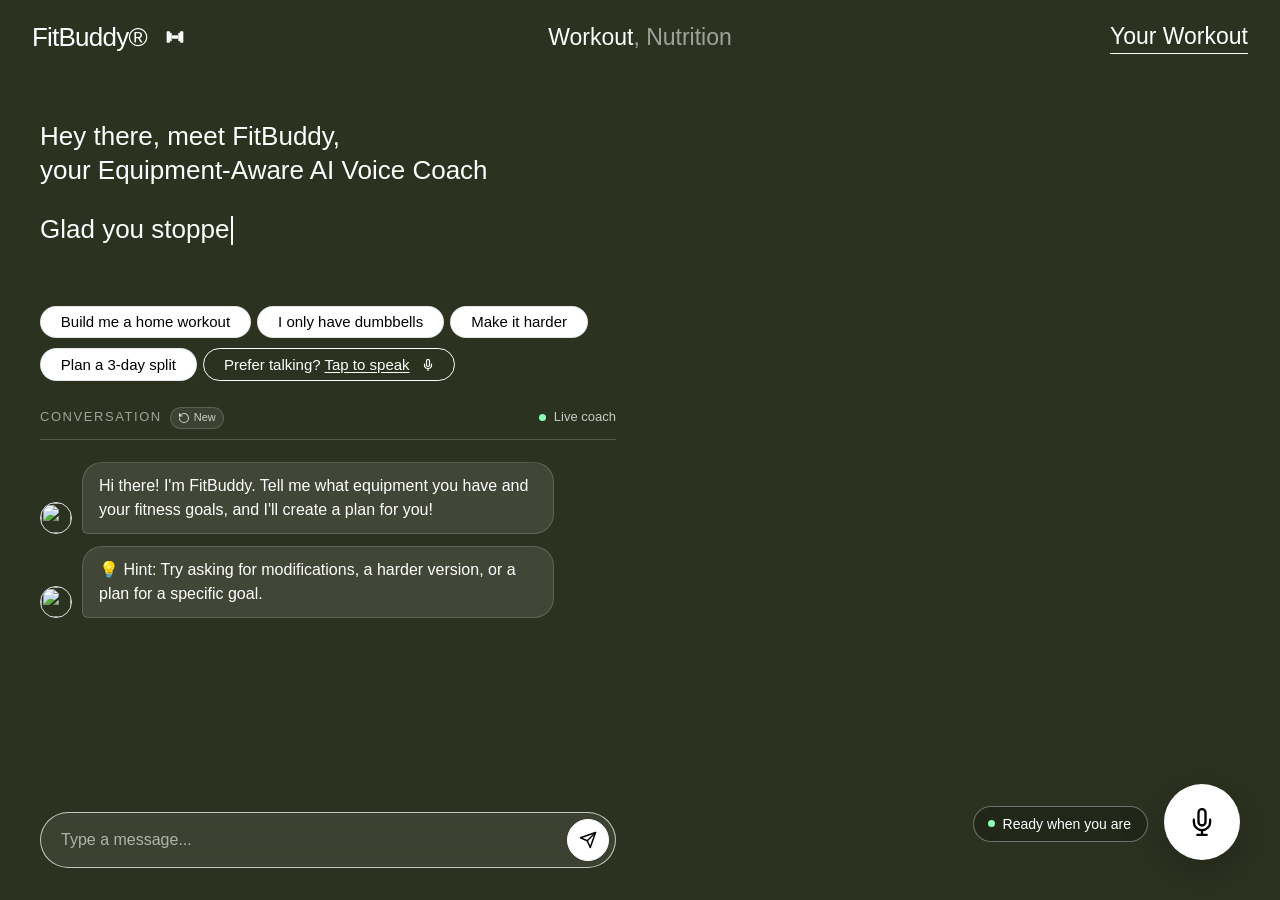
==== frontend/app.html @ 4c09b0e8 "add frontend avatar renderer, backend API schemas, and core services" ====
<!DOCTYPE html>
<html lang="en">

<head>
    <meta charset="UTF-8">
    <meta name="viewport"
        content="width=device-width, initial-scale=1.0, maximum-scale=1.0, user-scalable=no, viewport-fit=cover">
    <title>FitBuddy: AI Voice Fitness Coach</title>
    <meta name="description"
        content="FitBuddy is an equipment-aware AI voice fitness coach. Talk or type to build workout and meal plans tailored to your gear, space and goals.">
    <meta name="theme-color" content="#8e1022">
    <link rel="icon" type="image/png" sizes="32x32" href="icon-32.png">
    <link rel="icon" type="image/png" sizes="192x192" href="icon-192.png">
    <link rel="apple-touch-icon" href="apple-touch-icon.png">
    <link rel="preload" as="image" href="hero-bull.jpg">
    <link rel="stylesheet"
        href="https://db.onlinewebfonts.com/c/5ac3fe7c6abd2f62067f266d89671492?family=HelveticaNowDisplay-Medium">
    <link rel="stylesheet"
        href="https://db.onlinewebfonts.com/c/1aa3377e489837a26d019bba501e779d?family=HelveticaNowDisplayW01-Rg">
    <link rel="stylesheet" href="style.css?v=39">
</head>

<body>
    <script>
        const params = new URLSearchParams(window.location.search);
        if (params.get('mode') === 'nutrition') {
            document.body.classList.add('mealbuddy-page');
            document.title = "MealBuddy: AI Nutrition Coach";
        }
    </script>


    <!-- ============ NAVBAR ============ -->
    <header class="site-nav">
        <a class="brand" href="index.html" id="brand-home" aria-label="FitBuddy home">
            <span class="brand-name"><span class="only-fit">FitBuddy</span><span
                    class="only-meal">MealBuddy</span>&reg;</span>
            <span class="only-fit" aria-hidden="true" style="margin-left:6px; display:inline-flex; align-items:center;">
                <svg xmlns="http://www.w3.org/2000/svg" width="20" height="20" viewBox="0 0 24 24" fill="currentColor"><rect x="2" y="5" width="4" height="14" rx="1" /><rect x="6" y="7" width="2" height="10" /><rect x="18" y="5" width="4" height="14" rx="1" /><rect x="16" y="7" width="2" height="10" /><rect x="8" y="10" width="8" height="4" /></svg>
            </span>
            <span class="only-meal" aria-hidden="true" style="margin-left:6px; display:inline-flex; align-items:center;">
                <svg xmlns="http://www.w3.org/2000/svg" width="20" height="20" viewBox="0 0 24 24" fill="none" stroke="currentColor" stroke-width="2" stroke-linecap="round" stroke-linejoin="round"><path d="M3 2v7c0 1.1.9 2 2 2h4a2 2 0 0 0 2-2V2"/><path d="M7 2v20"/><path d="M21 15V2v0a5 5 0 0 0-5 5v6c0 1.1.9 2 2 2h3Zm0 0v7"/></svg>
            </span>
        </a>

        <nav class="nav-bar" aria-label="Coach mode">
            <a href="#workout" class="active" id="nav-workout">Workout</a><span class="nav-sep">, </span><a
                href="#nutrition" id="nav-nutrition">Nutrition</a>
        </nav>

        <div class="nav-right">
            <button type="button" id="desktop-btn-open-plan" class="nav-cta">
                <span id="floatie-icon-container" class="floatie-icon-container" aria-hidden="true">
                    <svg id="floatie-icon" width="16" height="16" viewBox="0 0 24 24" fill="none" stroke="currentColor"
                        stroke-width="2" stroke-linecap="round" stroke-linejoin="round">
                        <path d="m14.4 14.4-4.8-4.8" />
                        <path
                            d="M18.65 21.35a2.12 2.12 0 0 1-3-.01L2.66 8.35a2.12 2.12 0 0 1-.01-3l.86-.86a2.12 2.12 0 0 1 3 .01l12.99 12.99a2.12 2.12 0 0 1 .01 3z" />
                    </svg>
                </span>
                <span id="floatie-main-text">Your Workout <svg width="12" height="12" viewBox="0 0 24 24" fill="none"
                        stroke="currentColor" stroke-width="2">
                        <polyline points="9 18 15 12 9 6"></polyline>
                    </svg><span id="desktop-plan-notif" class="pulse-notif"
                        style="display: none; width: 8px; height: 8px; background: #e74c3c; border-radius: 50%; margin-left: 2px;"></span></span>
            </button>



            <button type="button" class="nav-burger" id="nav-burger" aria-label="Open menu" aria-expanded="false"
                aria-controls="mobile-menu">
                <span></span><span></span><span></span>
            </button>
        </div>
    </header>

    <!-- Mobile overlay menu (reuses .mobile-only-switch so app.js SPA switching keeps working) -->
    <div class="mobile-only-switch mobile-menu" id="mobile-menu">
        <a href="#workout" class="active" id="mobile-nav-workout">Workout</a>
        <a href="#nutrition" id="mobile-nav-nutrition">Nutrition</a>
        <button type="button" class="mobile-menu-cta" id="mobile-menu-plan">View your plan</button>
        <button type="button" class="mobile-menu-reset" id="mobile-menu-reset">Start over / New chat</button>
    </div>

    <main class="container">
        <!-- Backdrop for sheets / drawer -->
        <div class="sheet-backdrop" id="sheet-backdrop"></div>

        <div class="dashboard-grid">
            <!-- ============ HERO INTRO ============ -->
            <section class="hero-intro" aria-labelledby="hero-title">
                <h1 class="sr-only" id="hero-title">FitBuddy – AI voice fitness and nutrition coach</h1>

                <!-- Initial static intro (visible before conversation) -->
                <div class="hero-initial-intro" id="hero-initial-intro">
                    <p class="intro-blur" aria-hidden="true">
                        <span class="only-fit">Hey there, meet FitBuddy,<br>your Equipment-Aware AI Voice Coach</span>
                        <span class="only-meal">Hey there, meet MealBuddy,<br>your Calorie-Aware AI Nutrition Chef</span>
                    </p>

                    <p class="typewriter" id="typewriter"><span id="typewriter-text"></span><span class="tw-cursor"
                            aria-hidden="true"></span></p>
                </div>

                <!-- Active live dialogue (phone view live transcript & coach response HUD) -->
                <div class="hero-active-dialogue" id="hero-active-dialogue" style="display: none;">
                    <!-- User transcribe row -->
                    <div class="dialogue-card user-card" id="dialogue-user-card" style="display: none;">
                        <div class="dialogue-speaker-tag is-user" id="user-speaker-tag">
                            <span class="speaker-dot"></span>
                            <span class="speaker-name">You</span>
                        </div>
                        <p class="dialogue-text user-text" id="user-dialogue-text"></p>
                    </div>

                    <!-- Coach response row -->
                    <div class="dialogue-card coach-card" id="dialogue-coach-card" style="display: none;">
                        <div class="dialogue-speaker-tag is-coach" id="coach-speaker-tag">
                            <span class="speaker-dot"></span>
                            <span class="speaker-name" id="coach-speaker-name">FitBuddy</span>
                        </div>
                        <p class="dialogue-text coach-text" id="coach-dialogue-text"></p>
                    </div>
                </div>

                <div class="pill-row" id="pill-row">
                    <div class="pill-group only-fit" id="pill-group-fit">
                        <button type="button" class="pill" id="pill-fit-1"
                            data-prompt="Build me a full-body home workout">Build me a home workout</button>
                        <button type="button" class="pill" id="pill-fit-2"
                            data-prompt="I only have dumbbells and a mat. What can I do?">I only have dumbbells</button>
                        <button type="button" class="pill" id="pill-fit-3"
                            data-prompt="Make my current plan harder">Make it harder</button>
                        <button type="button" class="pill" id="pill-fit-4"
                            data-prompt="Plan a 3-day split for building muscle">Plan a 3-day split</button>
                    </div>
                    <div class="pill-group only-meal" id="pill-group-meal">
                        <button type="button" class="pill" id="pill-meal-1"
                            data-prompt="Plan a high-protein day of eating">Plan a high-protein day</button>
                        <button type="button" class="pill" id="pill-meal-2"
                            data-prompt="Give me a quick vegetarian dinner idea">Quick vegetarian dinner</button>
                        <button type="button" class="pill" id="pill-meal-3"
                            data-prompt="Help me adjust my macros for fat loss">Adjust my macros</button>
                        <button type="button" class="pill" id="pill-meal-4"
                            data-prompt="Create a meal prep plan for the week">Meal prep for the week</button>
                    </div>
                    <!-- Dynamic suggestion pills container for phone view -->
                    <div class="dynamic-pills-group" id="dynamic-pills-group" style="display: none;"></div>
                    <button type="button" class="pill pill-outline" id="pill-talk">
                        <span>Prefer talking? <u>Tap to speak</u></span>
                        <svg width="12" height="12" viewBox="0 0 24 24" fill="none" stroke="currentColor"
                            stroke-width="2.4" stroke-linecap="round" stroke-linejoin="round" aria-hidden="true">
                            <path d="M12 1a3 3 0 0 0-3 3v8a3 3 0 0 0 6 0V4a3 3 0 0 0-3-3z"></path>
                            <path d="M19 10v2a7 7 0 0 1-14 0v-2"></path>
                            <line x1="12" y1="19" x2="12" y2="23"></line>
                        </svg>
                    </button>
                </div>
            </section>

            <!-- ============ CHAT ============ -->
            <section class="card chat-card" id="chat-sheet" aria-label="Conversation">
                <button class="sheet-close-btn" id="btn-close-chat" aria-label="Close Chat">
                    <svg width="22" height="22" viewBox="0 0 24 24" fill="none" stroke="currentColor" stroke-width="2"
                        stroke-linecap="round" stroke-linejoin="round">
                        <line x1="18" y1="6" x2="6" y2="18"></line>
                        <line x1="6" y1="6" x2="18" y2="18"></line>
                    </svg>
                </button>
                <div class="chat-head">
                    <div style="display:flex; align-items:center; gap:8px;">
                        <span class="chat-head-label">Conversation</span>
                        <button type="button" id="btn-reset-chat" class="chat-reset-btn" title="Start a fresh conversation" aria-label="Start fresh">
                            <svg width="12" height="12" viewBox="0 0 24 24" fill="none" stroke="currentColor" stroke-width="2.2" stroke-linecap="round" stroke-linejoin="round"><path d="M3 12a9 9 0 1 0 9-9 9.75 9.75 0 0 0-6.74 2.74L3 8"/><path d="M3 3v5h5"/></svg>
                            <span>New</span>
                        </button>
                    </div>
                    <span id="chat-live-indicator" class="live-indicator"><span class="dot"></span> Live coach</span>
                </div>
                <div id="chat-history" class="chat-history"></div>
                <div class="chat-input-wrapper">
                    <input type="text" id="chat-input" placeholder="Type a message..." autocomplete="off">
                    <button id="btn-send" class="send-btn" aria-label="Send message">
                        <svg width="18" height="18" viewBox="0 0 24 24" fill="none" stroke="currentColor"
                            stroke-width="2" stroke-linecap="round" stroke-linejoin="round">
                            <line x1="22" y1="2" x2="11" y2="13"></line>
                            <polygon points="22 2 15 22 11 13 2 9 22 2"></polygon>
                        </svg>
                    </button>
                </div>
            </section>

            <!-- ============ COACH (felt character + voice controls) ============ -->
            <section class="coach-container" aria-label="Voice coach">
                <div class="coach-area" id="coach-area">
                    <!-- 3D avatar engine restored to visual position -->
                    <div id="stage" class="hero-stage avatar-stage" title="Poke me!"></div>

                    <div class="ready-indicator" id="coach-status">Ready when you are</div>

                    <div class="mobile-action-bar" id="mobile-action-bar">
                        <button class="mobile-action-btn" id="btn-open-chat" aria-label="Chat">
                            <svg width="24" height="24" viewBox="0 0 24 24" fill="none" stroke="currentColor"
                                stroke-width="2" stroke-linecap="round" stroke-linejoin="round">
                                <path d="M21 15a2 2 0 0 1-2 2H7l-4 4V5a2 2 0 0 1 2-2h14a2 2 0 0 1 2 2z"></path>
                            </svg>
                        </button>

                        <button id="btn-mic" class="push-to-talk round-mic" aria-label="Microphone">
                            <svg width="24" height="24" viewBox="0 0 24 24" fill="none" stroke="currentColor"
                                stroke-width="2" stroke-linecap="round" stroke-linejoin="round">
                                <path d="M12 1a3 3 0 0 0-3 3v8a3 3 0 0 0 6 0V4a3 3 0 0 0-3-3z"></path>
                                <path d="M19 10v2a7 7 0 0 1-14 0v-2"></path>
                                <line x1="12" y1="19" x2="12" y2="23"></line>
                                <line x1="8" y1="23" x2="16" y2="23"></line>
                            </svg>
                        </button>

                        <button class="mobile-action-btn" id="btn-open-plan" aria-label="Workout Plan"
                            style="position: relative;">
                            <svg width="24" height="24" viewBox="0 0 24 24" fill="none" stroke="currentColor"
                                stroke-width="2" stroke-linecap="round" stroke-linejoin="round">
                                <path d="M6 18h8"></path>
                                <path d="M3 22h18"></path>
                                <path d="M14 22a7 7 0 1 0 0-14h-1"></path>
                                <path d="M9 14h2"></path>
                                <path d="M9 12a2 2 0 0 1-2-2V6h6v4a2 2 0 0 1-2 2Z"></path>
                                <path d="M12 6V3a1 1 0 0 0-1-1 1 1 0 0 0-1 1v3"></path>
                            </svg>
                            <span id="mobile-plan-notif" class="pulse-notif"
                                style="display: none; position: absolute; top: 8px; right: 8px; width: 10px; height: 10px; background: #e74c3c; border-radius: 50%; border: 2px solid var(--bg-card);"></span>
                        </button>
                    </div>
                </div>
            </section>

            <!-- ============ PLAN DRAWER ============ -->
            <section class="card plan-card" id="plan-sheet" aria-label="Your plan">
                <button class="sheet-close-btn" id="btn-close-plan" aria-label="Close Plan">
                    <svg width="22" height="22" viewBox="0 0 24 24" fill="none" stroke="currentColor" stroke-width="2"
                        stroke-linecap="round" stroke-linejoin="round">
                        <line x1="18" y1="6" x2="6" y2="18"></line>
                        <line x1="6" y1="6" x2="18" y2="18"></line>
                    </svg>
                </button>
                <div class="card-header">
                    <h2 id="plan-title">Your Workout</h2>
                    <span class="live-indicator"><span class="dot"></span> <span
                            id="plan-indicator-text">Equipment-Aware</span></span>
                </div>

                <div id="plan-display" class="plan-display-container">
                    <p class="plan-empty">
                        Tell me your goals and what equipment you have, and I'll create a plan for you!
                    </p>
                </div>
            </section>
        </div>
    </main>

    <script type="module" src="avatar.js?v=23"></script>
    <script src="app.js?v=16"></script>
    <script src="ui.js?v=4"></script>
</body>

</html>
---- frontend/style.css ----
/* =========================================================
   FitBuddy — cinematic hero UI
   Typography: Helvetica Now Display (heading) / W01-Rg (body)
   ========================================================= */
:root {
    --font-heading: 'HelveticaNowDisplay-Medium', 'Helvetica Neue', Arial, sans-serif;
    --font-body: 'HelveticaNowDisplayW01-Rg', 'Helvetica Neue', Arial, sans-serif;
    --font-main: var(--font-body);

    /* Mode palette (fitness = military olive) */
    --mode-deep: #2c3220;
    --mode-base: #4f5934;
    --accent-dark-green: #d81f3a;           /* used by app.js inline styles (active tabs) */
    --accent-light-green: #8cffb4;          /* live dots */
    --accent-pale-green: rgba(255, 255, 255, 0.08);

    /* Surfaces & text (everything sits on a saturated backdrop -> white UI) */
    --bg-main: transparent;
    --bg-card: rgba(18, 8, 10, 0.62);
    --text-primary: #ffffff;
    --text-secondary: rgba(255, 255, 255, 0.74);
    --text-tertiary: rgba(255, 255, 255, 0.55);
    --border-color: rgba(255, 255, 255, 0.14);
    --glass-border: rgba(255, 255, 255, 0.2);

    --ease-out: cubic-bezier(0.22, 1, 0.36, 1);
    --nav-h: 84px;
}

body.mealbuddy-page {
    --mode-deep: #7a2e05;
    --mode-base: #d9661a;
    --accent-dark-green: #e8701e;
    --bg-card: rgba(26, 12, 4, 0.62);
}

*,
*::before,
*::after {
    box-sizing: border-box;
    margin: 0;
    padding: 0;
}

html,
body {
    height: 100%;
    overflow: hidden;
}

body {
    font-family: var(--font-body);
    background-color: var(--mode-deep);
    color: var(--text-primary);
    line-height: 1.45;
    -webkit-font-smoothing: antialiased;
    -moz-osx-font-smoothing: grayscale;
    transition: background-color 0.6s ease;
}

button,
input {
    font: inherit;
    color: inherit;
}

button {
    cursor: pointer;
}

h1, h2, h3, h4 {
    font-family: var(--font-heading);
    font-weight: 500;
    letter-spacing: -0.02em;
}
h2 { font-size: 24px; }
h3 { font-size: 1.15rem; margin-bottom: 0.4rem; }
h4 { font-size: 0.9rem; color: var(--text-secondary); margin-bottom: 0.5rem; }

.sr-only {
    position: absolute;
    width: 1px;
    height: 1px;
    overflow: hidden;
    clip: rect(0 0 0 0);
    white-space: nowrap;
}

.hidden { display: none !important; }

/* Mode-specific content swaps */
body.mealbuddy-page .only-fit,
body:not(.mealbuddy-page) .only-meal {
    display: none !important;
}

/* =========================================================
   NAVBAR
   ========================================================= */
.site-nav {
    position: fixed;
    top: 0;
    left: 0;
    right: 0;
    z-index: 102;
    display: flex;
    align-items: center;
    justify-content: space-between;
    padding: 20px 32px;
}

.brand {
    display: flex;
    align-items: center;
    gap: 12px;
    color: #fff;
    text-decoration: none;
}

.brand-name {
    font-family: var(--font-heading);
    font-size: 26px;
    letter-spacing: -0.03em;
    line-height: 1;
}

.brand-star {
    font-size: 30px;
    line-height: 1;
    letter-spacing: -0.02em;
    user-select: none;
    display: inline-block;
    transition: transform 0.8s var(--ease-out);
}

.brand:hover .brand-star {
    transform: rotate(90deg);
}

.nav-bar {
    position: absolute;
    left: 50%;
    transform: translateX(-50%);
    display: flex;
    align-items: baseline;
    font-size: 23px;
    color: #fff;
    white-space: pre;
}

.nav-bar a {
    color: #fff;
    text-decoration: none;
    opacity: 0.55;
    transition: opacity 0.2s ease;
}

.nav-bar a:hover { opacity: 0.85; }

.nav-bar a.active { opacity: 1; }

.nav-sep { opacity: 0.55; }

.nav-right {
    display: flex;
    align-items: center;
    gap: 18px;
}

.nav-cta {
    background: none;
    border: none;
    font-size: 23px;
    color: #fff;
    display: inline-flex;
    align-items: center;
    transition: opacity 0.2s ease;
}

.nav-cta:hover { opacity: 0.6; }

.floatie-icon-container { display: none !important; }

#floatie-main-text {
    position: relative;
    display: inline-flex;
    align-items: center;
    padding-bottom: 1px;
    background: linear-gradient(currentColor, currentColor) 0 100% / 100% 1.5px no-repeat;
}

#floatie-main-text svg { display: none; }

#desktop-plan-notif {
    position: absolute;
    top: 2px;
    right: -14px;
}

.theme-toggle-btn {
    width: 40px;
    height: 40px;
    border-radius: 50%;
    border: 1px solid rgba(255, 255, 255, 0.55);
    background: transparent;
    color: #fff;
    display: flex;
    align-items: center;
    justify-content: center;
    transition: background-color 0.2s ease, color 0.2s ease, transform 0.2s ease;
}

.theme-toggle-btn:hover {
    background: #fff;
    color: #000;
}

body.dark-theme .theme-toggle-btn .moon-icon { display: none; }
body:not(.dark-theme) .theme-toggle-btn .sun-icon { display: none; }

/* Hamburger */
.nav-burger {
    display: none;
    flex-direction: column;
    justify-content: center;
    align-items: center;
    gap: 5px;
    background: none;
    border: none;
    padding: 6px;
    z-index: 103;
    cursor: pointer;
}

.nav-burger span {
    display: block;
    width: 24px;
    height: 2px;
    background: #fff;
    transition: transform 0.3s ease, opacity 0.3s ease;
}

.nav-burger.open span:nth-child(1) { transform: translateY(7px) rotate(45deg); }
.nav-burger.open span:nth-child(2) { opacity: 0; }
.nav-burger.open span:nth-child(3) { transform: translateY(-7px) rotate(-45deg); }

/* Mobile overlay menu */
.mobile-menu {
    position: fixed;
    inset: 0;
    z-index: 101;
    display: none;
    flex-direction: column;
    justify-content: center;
    align-items: center;
    text-align: center;
    gap: 24px;
    padding: 0 32px;
    background: rgba(14, 6, 8, 0.95);
    backdrop-filter: blur(24px);
    -webkit-backdrop-filter: blur(24px);
    opacity: 0;
    pointer-events: none;
    transition: opacity 0.3s ease;
}

body.mealbuddy-page .mobile-menu {
    background: rgba(20, 10, 4, 0.95);
}

.mobile-menu.open {
    opacity: 1;
    pointer-events: auto;
}

.mobile-menu a,
.mobile-menu-cta {
    font-size: 30px;
    font-weight: 500;
    color: #fff;
    text-decoration: none;
    background: none;
    border: none;
    opacity: 0.55;
    transition: opacity 0.2s ease, transform 0.2s ease;
}

.mobile-menu a:hover,
.mobile-menu a:focus {
    opacity: 0.9;
}

.mobile-menu a.active {
    opacity: 1;
    font-weight: 600;
}

.mobile-menu-cta {
    margin-top: 14px;
    font-size: 18px;
    opacity: 0.9;
    padding: 12px 28px;
    border-radius: 999px;
    border: 1px solid rgba(255, 255, 255, 0.25);
    background: rgba(255, 255, 255, 0.08);
}

.mobile-menu-cta:hover {
    background: rgba(255, 255, 255, 0.16);
    opacity: 1;
}

.mobile-menu-reset {
    font-size: 15px;
    color: rgba(255, 255, 255, 0.65);
    background: none;
    border: none;
    text-decoration: underline;
    text-underline-offset: 4px;
    cursor: pointer;
    margin-top: 4px;
    padding: 6px 12px;
    transition: color 0.2s ease, opacity 0.2s ease;
}

.mobile-menu-reset:hover {
    color: #fff;
    opacity: 1;
}

/* =========================================================
   HERO BACKDROP (felt character)
   ========================================================= */
.hero-stage {
    position: fixed;
    inset: 0;
    z-index: 0;
    overflow: hidden;
    background: radial-gradient(120% 90% at 75% 40%, var(--mode-base), var(--mode-deep));
    transition: background 0.6s ease;
}

/* FitBuddy: olive clay gym backdrop */
body:not(.mealbuddy-page) .hero-stage {
    background: var(--mode-deep) url('bg-fitbuddy-olive.jpg') center bottom / cover no-repeat;
}

/* MealBuddy: orange clay kitchen backdrop */
body.mealbuddy-page .hero-stage {
    background: var(--mode-deep) url('bg-mealbuddy-kitchen.jpg') center bottom / cover no-repeat;
    transform: scaleX(-1);
}

.hero-parallax {
    position: absolute;
    inset: -2%;
    will-change: transform;
}

.hero-anim {
    position: absolute;
    inset: 0;
    transform-origin: 72% 100%;
    transition: transform 0.6s var(--ease-out), filter 0.6s ease;
}

.hero-char {
    position: absolute;
    inset: 0;
    width: 100%;
    height: 100%;
    object-fit: cover;
    object-position: 70% center;
    user-select: none;
    -webkit-user-drag: none;
    transition: opacity 0.7s ease, filter 0.6s ease;
}

.hero-meal { opacity: 0; }
body.mealbuddy-page .hero-fit { opacity: 0; }
body.mealbuddy-page .hero-meal { opacity: 1; }

.hero-shade {
    position: absolute;
    inset: 0;
    pointer-events: none;
    background:
        linear-gradient(90deg, rgba(0, 0, 0, 0.38) 0%, rgba(0, 0, 0, 0.14) 38%, rgba(0, 0, 0, 0) 60%),
        linear-gradient(0deg, rgba(0, 0, 0, 0.35) 0%, rgba(0, 0, 0, 0) 35%),
        linear-gradient(180deg, rgba(0, 0, 0, 0.25) 0%, rgba(0, 0, 0, 0) 18%);
    transition: background-color 0.6s ease;
}

body.dark-theme .hero-shade { background-color: rgba(0, 0, 0, 0.42); }
body.dark-theme .hero-char { filter: saturate(0.85); }

/* Character reactions — driven by app.js's .coach-area.state-* classes */
.coach-area.state-idle .hero-anim { animation: heroBreath 6s ease-in-out infinite; }
.coach-area.state-listening .hero-anim { transform: scale(1.035); filter: brightness(1.06); }
.coach-area.state-thinking .hero-anim { animation: heroThink 2.4s ease-in-out infinite; }
.coach-area.state-speaking .hero-anim { animation: heroTalk 0.46s ease-in-out infinite alternate; }
.coach-area.state-celebrate .hero-anim { animation: heroJump 0.7s var(--ease-out) 3; }
.coach-area.state-error .hero-anim { animation: heroShake 0.45s ease-in-out 2; }
.hero-anim.poke { animation: heroPoke 0.6s var(--ease-out) !important; }

@keyframes heroBreath {
    0%, 100% { transform: scale(1); }
    50% { transform: scale(1.008) translateY(-2px); }
}
@keyframes heroThink {
    0%, 100% { transform: rotate(0deg) translateY(0); }
    50% { transform: rotate(-0.8deg) translateY(-4px); }
}
@keyframes heroTalk {
    from { transform: translateY(0) scale(1.01); }
    to { transform: translateY(-5px) scale(1.016); }
}
@keyframes heroJump {
    0%, 100% { transform: translateY(0); }
    40% { transform: translateY(-26px) scale(1.01); }
    70% { transform: translateY(0) scaleY(0.99); }
}
@keyframes heroShake {
    0%, 100% { transform: translateX(0); }
    25% { transform: translateX(-8px); }
    75% { transform: translateX(8px); }
}
@keyframes heroPoke {
    0% { transform: scale(1); }
    30% { transform: scale(0.985, 1.015) translateY(-6px); }
    60% { transform: scale(1.01, 0.99); }
    100% { transform: scale(1); }
}

@media (prefers-reduced-motion: reduce) {
    .hero-anim,
    .hero-anim.poke { animation: none !important; }
}



/* =========================================================
   LAYOUT
   ========================================================= */
.container {
    height: 100%;
}

.dashboard-grid {
    position: relative; /* no z-index: sheets must escape to the root stacking context */
    height: 100vh;
    height: 100dvh;
    width: 100%;
    max-width: calc(576px + 80px);
    display: flex;
    flex-direction: column;
    padding: calc(var(--nav-h) + 4vh) 40px 32px;
}

.coach-container,
.coach-area {
    display: contents;
}

/* =========================================================
   HERO INTRO
   ========================================================= */
.hero-intro {
    position: relative;
    z-index: 1;
    min-height: 0;
    max-width: 576px;
}

.intro-blur {
    user-select: none;
    margin-bottom: 24px;
    font-size: clamp(18px, 4vw, 26px);
    line-height: 1.3;
    font-weight: 400;
    color: #fff;
    filter: blur(0px);
    transition: filter 0.8s ease;
    cursor: default;
}

.intro-blur.is-blurred,
.typewriter.is-blurred {
    filter: blur(4px);
}

.intro-blur:hover,
.typewriter:hover {
    filter: blur(0px) !important;
}

.typewriter {
    color: #fff;
    filter: blur(0px);
    transition: filter 0.8s ease;
    margin-bottom: 24px;
    font-size: clamp(18px, 4vw, 26px);
    line-height: 1.35;
    font-weight: 400;
    min-height: 70px;
}

.tw-cursor {
    display: inline-block;
    width: 2px;
    height: 1.1em;
    background: #fff;
    vertical-align: middle;
    margin-left: 2px;
    animation: blink 1s step-end infinite;
}

.typewriter.done .tw-cursor { display: none; }

@keyframes blink {
    0%, 100% { opacity: 1; }
    50% { opacity: 0; }
}

.pill-row {
    display: flex;
    flex-wrap: wrap;
    row-gap: 4px;
    margin-left: -0.2em;
    opacity: 0;
    transform: translateY(8px);
    transition: opacity 0.4s ease, transform 0.4s ease;
}

.pill-row.is-visible {
    opacity: 1;
    transform: translateY(0);
}

.pill-group { display: contents; }

.pill {
    display: inline-flex;
    align-items: center;
    justify-content: center;
    background: #fff;
    color: #000;
    border: 1px solid rgba(0, 0, 0, 0.1);
    border-radius: 999px;
    font-size: 15px;
    padding: 0.3em 1.25rem;
    margin: 0 0.2em 0.4em;
    white-space: nowrap;
    transition: background-color 0.2s ease, color 0.2s ease, border-color 0.2s ease;
}

.pill:hover {
    background: #000;
    color: #fff;
}

.pill:disabled {
    opacity: 0.5;
    cursor: not-allowed;
}

.pill-outline {
    gap: 12px;
    background: transparent;
    color: #fff;
    border-color: #fff;
}

.pill-outline u { text-underline-offset: 2px; }

.pill-outline:hover {
    background: #fff;
    color: #000;
}

/* =========================================================
   LIVE ACTIVE DIALOGUE (HERO HUD)
   ========================================================= */
.hero-active-dialogue {
    margin-bottom: 12px;
    animation: fadeInDialogue 0.3s cubic-bezier(0.16, 1, 0.3, 1);
}

@keyframes fadeInDialogue {
    from { opacity: 0; transform: translateY(6px); }
    to { opacity: 1; transform: translateY(0); }
}

.dialogue-header {
    display: flex;
    align-items: center;
    margin-bottom: 6px;
}

.dialogue-speaker-tag {
    display: inline-flex;
    align-items: center;
    gap: 6px;
    padding: 3px 10px 3px 8px;
    border-radius: 999px;
    font-size: 11px;
    font-weight: 600;
    letter-spacing: 0.03em;
    text-transform: uppercase;
    background: rgba(255, 255, 255, 0.14);
    backdrop-filter: blur(8px);
    -webkit-backdrop-filter: blur(8px);
    border: 1px solid rgba(255, 255, 255, 0.2);
    color: #fff;
    transition: background-color 0.2s ease, border-color 0.2s ease, color 0.2s ease;
}

.dialogue-speaker-tag.is-user {
    background: rgba(255, 255, 255, 0.16);
    border-color: rgba(255, 255, 255, 0.35);
    color: #ffffff;
}

.dialogue-speaker-tag.is-coach {
    background: rgba(34, 197, 94, 0.22);
    border-color: rgba(74, 222, 128, 0.45);
    color: #86efac;
}

body.mealbuddy-page .dialogue-speaker-tag.is-coach {
    background: rgba(249, 115, 22, 0.25);
    border-color: rgba(251, 146, 60, 0.5);
    color: #fdba74;
}

.dialogue-speaker-tag .speaker-dot {
    width: 6px;
    height: 6px;
    border-radius: 50%;
    background: currentColor;
    box-shadow: 0 0 6px currentColor;
}

.dialogue-speaker-tag.is-speaking .speaker-dot {
    animation: speakerPulse 1.2s infinite ease-in-out;
}

@keyframes speakerPulse {
    0%, 100% { transform: scale(1); opacity: 1; }
    50% { transform: scale(1.6); opacity: 0.5; }
}

.dialogue-card {
    display: flex;
    flex-direction: column;
    gap: 4px;
    margin-bottom: 8px;
    padding: 8px 12px;
    border-radius: 14px;
    background: rgba(0, 0, 0, 0.45);
    backdrop-filter: blur(16px);
    -webkit-backdrop-filter: blur(16px);
    border: 1px solid rgba(255, 255, 255, 0.16);
    box-shadow: 0 4px 20px rgba(0, 0, 0, 0.3);
    max-height: 100px;
    overflow-y: auto;
    scrollbar-width: none;
}

.dialogue-card::-webkit-scrollbar {
    display: none;
}

.dialogue-card.user-card {
    border-color: rgba(255, 255, 255, 0.22);
    background: rgba(0, 0, 0, 0.45);
}

.dialogue-card.coach-card {
    border-color: rgba(74, 222, 128, 0.35);
    background: rgba(12, 28, 16, 0.55);
}

body.mealbuddy-page .dialogue-card.coach-card {
    border-color: rgba(251, 146, 60, 0.35);
    background: rgba(30, 16, 8, 0.55);
}

.dialogue-card .dialogue-speaker-tag {
    align-self: flex-start;
}

.dialogue-content {
    background: rgba(0, 0, 0, 0.4);
    backdrop-filter: blur(16px);
    -webkit-backdrop-filter: blur(16px);
    border: 1px solid rgba(255, 255, 255, 0.16);
    border-radius: 14px;
    padding: 10px 14px;
    max-height: 120px;
    overflow-y: auto;
    scrollbar-width: none;
    box-shadow: 0 4px 20px rgba(0, 0, 0, 0.25);
}

.dialogue-content::-webkit-scrollbar {
    display: none;
}

.dialogue-text {
    font-size: 14.5px;
    line-height: 1.4;
    font-weight: 400;
    color: #ffffff;
    margin: 0;
    text-shadow: 0 1px 3px rgba(0, 0, 0, 0.7);
    word-break: break-word;
}

.dialogue-text.is-interim {
    opacity: 0.85;
    font-style: italic;
}

.dynamic-pills-group {
    display: contents;
}

.pill.dynamic-pill {
    background: #ffffff;
    color: #000000;
    border: 1px solid rgba(0, 0, 0, 0.1);
    font-weight: 500;
    cursor: pointer;
    animation: pillPop 0.25s cubic-bezier(0.16, 1, 0.3, 1);
}

.pill.dynamic-pill:hover,
.pill.dynamic-pill:active {
    background: #000000;
    color: #ffffff;
}

@keyframes pillPop {
    from { opacity: 0; transform: scale(0.92); }
    to { opacity: 1; transform: scale(1); }
}

/* =========================================================
   CHAT
   ========================================================= */
.card {
    display: flex;
    flex-direction: column;
    min-height: 0;
}

.chat-card {
    position: relative;
    z-index: 1;
    flex: 1;
    max-width: 576px;
    margin-top: 2.2vh;
    min-height: 0;
}

.chat-head {
    display: flex;
    align-items: center;
    justify-content: space-between;
    padding-bottom: 10px;
    border-bottom: 1px solid rgba(255, 255, 255, 0.18);
    margin-bottom: 4px;
}

.chat-head-label {
    font-size: 13px;
    letter-spacing: 0.12em;
    text-transform: uppercase;
    color: var(--text-tertiary);
}

.chat-reset-btn {
    display: inline-flex;
    align-items: center;
    gap: 4px;
    background: rgba(255, 255, 255, 0.08);
    border: 1px solid rgba(255, 255, 255, 0.16);
    color: var(--text-secondary);
    font-size: 11px;
    font-weight: 500;
    padding: 2px 7px;
    border-radius: 999px;
    cursor: pointer;
    transition: background-color 0.2s ease, color 0.2s ease, border-color 0.2s ease;
}

.chat-reset-btn:hover {
    background: rgba(255, 255, 255, 0.18);
    color: #fff;
    border-color: rgba(255, 255, 255, 0.3);
}

.live-indicator {
    display: inline-flex;
    align-items: center;
    gap: 8px;
    font-size: 13px;
    color: var(--text-secondary);
}

.dot {
    width: 7px;
    height: 7px;
    border-radius: 50%;
    background: var(--accent-light-green);
    box-shadow: 0 0 0 0 rgba(140, 255, 180, 0.6);
    animation: liveDot 2.4s ease-out infinite;
}

@keyframes liveDot {
    0% { box-shadow: 0 0 0 0 rgba(140, 255, 180, 0.55); }
    70%, 100% { box-shadow: 0 0 0 7px rgba(140, 255, 180, 0); }
}

.chat-history {
    flex: 1;
    min-height: 0;
    overflow-y: auto;
    -webkit-overflow-scrolling: touch;
    display: flex;
    flex-direction: column;
    gap: 12px;
    padding: 18px 6px 14px 0;
    -webkit-mask-image: linear-gradient(to bottom, transparent 0, #000 22px, #000 calc(100% - 10px), transparent 100%);
    mask-image: linear-gradient(to bottom, transparent 0, #000 22px, #000 calc(100% - 10px), transparent 100%);
}

.chat-history::-webkit-scrollbar,
.plan-display-container::-webkit-scrollbar { width: 4px; }
.chat-history::-webkit-scrollbar-thumb,
.plan-display-container::-webkit-scrollbar-thumb { background: rgba(255, 255, 255, 0.25); border-radius: 10px; }

.chat-msg-wrapper {
    display: flex;
    gap: 10px;
    align-items: flex-end;
    max-width: 94%;
    animation: msgIn 0.4s var(--ease-out) both;
}

@keyframes msgIn {
    from { opacity: 0; transform: translateY(8px); }
    to { opacity: 1; transform: translateY(0); }
}

.chat-msg-wrapper.wrapper-user {
    flex-direction: row-reverse;
    align-self: flex-end;
}

.chat-msg-wrapper.wrapper-coach { align-self: flex-start; }

.chat-avatar {
    width: 32px;
    height: 32px;
    aspect-ratio: 1 / 1;
    border-radius: 50%;
    display: flex;
    align-items: center;
    justify-content: center;
    flex: 0 0 32px;
    overflow: hidden;
    isolation: isolate;
}

.chat-avatar img {
    display: block;
    width: 100%;
    height: 100%;
    object-fit: cover;
    border-radius: 50%;
}

.chat-avatar.avatar-coach { border: 1.5px solid rgba(255, 255, 255, 0.85); }

.chat-avatar.avatar-user {
    background: #fff;
    color: #000;
}

.chat-msg {
    padding: 11px 16px;
    border-radius: 20px;
    font-size: 16px;
    line-height: 1.5;
    max-width: 88%;
    overflow-wrap: anywhere;
}

.msg-coach {
    color: #fff;
    background: rgba(255, 255, 255, 0.1);
    border: 1px solid rgba(255, 255, 255, 0.16);
    backdrop-filter: blur(14px);
    -webkit-backdrop-filter: blur(14px);
    border-bottom-left-radius: 6px;
}

.msg-user {
    color: #000;
    background: #fff;
    border-bottom-right-radius: 6px;
}

/* Suggestions below AI response */
.chat-msg-column {
    display: flex;
    flex-direction: column;
    align-items: flex-start;
    gap: 8px;
    max-width: 88%;
}

.chat-msg-column .chat-msg {
    max-width: 100%;
}

.chat-suggestions {
    display: flex;
    flex-wrap: wrap;
    gap: 6px;
    margin-top: 4px;
    animation: fadeInSuggestions 0.35s cubic-bezier(0.22, 1, 0.36, 1) both;
}

@keyframes fadeInSuggestions {
    from { opacity: 0; transform: translateY(6px); }
    to { opacity: 1; transform: translateY(0); }
}

.suggestion-pill {
    display: inline-flex;
    align-items: center;
    background: rgba(255, 255, 255, 0.12);
    color: #ffffff;
    border: 1px solid rgba(255, 255, 255, 0.28);
    border-radius: 999px;
    font-size: 13px;
    font-weight: 500;
    padding: 6px 14px;
    cursor: pointer;
    backdrop-filter: blur(8px);
    -webkit-backdrop-filter: blur(8px);
    transition: background-color 0.2s ease, color 0.2s ease, border-color 0.2s ease, transform 0.15s ease, box-shadow 0.2s ease;
    user-select: none;
    box-shadow: 0 2px 8px rgba(0, 0, 0, 0.15);
}

.suggestion-pill:hover {
    background: #ffffff;
    color: #000000;
    border-color: #ffffff;
    transform: translateY(-1px);
    box-shadow: 0 4px 12px rgba(0, 0, 0, 0.25);
}

.suggestion-pill:active {
    transform: scale(0.96);
}

body.mealbuddy-page .suggestion-pill:hover {
    background: #ffecd1;
    color: #7a2e05;
    border-color: #ffecd1;
}

@media (max-width: 767px) {
    .suggestion-pill {
        font-size: 12px;
        padding: 5px 11px;
    }
}

.temp-msg {
    opacity: 0.75;
    font-style: italic;
}

.typing-bubble {
    display: flex;
    align-items: center;
    gap: 5px;
    min-height: 44px;
}

.typing-dot {
    width: 6px;
    height: 6px;
    border-radius: 50%;
    background: #fff;
    animation: typingBounce 1.4s infinite ease-in-out both;
}
.typing-dot:nth-child(1) { animation-delay: -0.32s; }
.typing-dot:nth-child(2) { animation-delay: -0.16s; }

@keyframes typingBounce {
    0%, 80%, 100% { transform: scale(0); }
    40% { transform: scale(1); }
}

.chat-input-wrapper {
    display: flex;
    align-items: center;
    gap: 8px;
    padding: 6px 6px 6px 20px;
    border-radius: 999px;
    border: 1px solid rgba(255, 255, 255, 0.7);
    background: rgba(255, 255, 255, 0.08);
    backdrop-filter: blur(14px);
    -webkit-backdrop-filter: blur(14px);
    transition: border-color 0.2s ease, background-color 0.2s ease;
}

.chat-input-wrapper:focus-within {
    border-color: #fff;
    background: rgba(255, 255, 255, 0.14);
}

#chat-input {
    flex: 1;
    min-width: 0;
    border: none;
    background: transparent;
    outline: none;
    font-size: 16px;
    color: #fff;
    padding: 8px 0;
}

#chat-input::placeholder { color: rgba(255, 255, 255, 0.6); }

.send-btn {
    width: 42px;
    height: 42px;
    flex-shrink: 0;
    border-radius: 50%;
    border: 1px solid #fff;
    background: #fff;
    color: #000;
    display: flex;
    align-items: center;
    justify-content: center;
    transition: background-color 0.2s ease, color 0.2s ease, transform 0.15s ease;
}

.send-btn:hover {
    background: #000;
    color: #fff;
    border-color: #000;
}

.send-btn:active { transform: scale(0.94); }

.send-btn:disabled,
.chat-input-area input:disabled {
    opacity: 0.5;
    cursor: not-allowed;
}

/* =========================================================
   VOICE CONTROLS (status + mic)
   ========================================================= */
.ready-indicator {
    position: fixed;
    right: 132px;
    bottom: 58px;
    z-index: 5;
    display: inline-flex;
    align-items: center;
    gap: 8px;
    padding: 7px 16px 7px 14px;
    border-radius: 999px;
    border: 1px solid rgba(255, 255, 255, 0.35);
    background: rgba(0, 0, 0, 0.22);
    backdrop-filter: blur(12px);
    -webkit-backdrop-filter: blur(12px);
    font-size: 14px;
    color: #fff;
    white-space: nowrap;
}

.ready-indicator::before {
    content: '';
    width: 7px;
    height: 7px;
    border-radius: 50%;
    background: var(--accent-light-green);
}

.coach-area.state-listening .ready-indicator::before { background: #fff; animation: blink 1s step-end infinite; }
.coach-area.state-thinking .ready-indicator::before { background: #ffd36b; }
.coach-area.state-error .ready-indicator::before { background: #ff6b6b; }

.mobile-action-bar {
    position: fixed;
    right: 40px;
    bottom: 40px;
    z-index: 5;
    display: flex;
    align-items: center;
}

#btn-open-chat,
#btn-open-plan { display: none; }

.push-to-talk {
    width: 76px;
    height: 76px;
    border-radius: 50%;
    border: none;
    background: #fff;
    color: #000;
    display: flex;
    align-items: center;
    justify-content: center;
    box-shadow: 0 10px 40px rgba(0, 0, 0, 0.25);
    transition: transform 0.15s ease, background-color 0.2s ease, color 0.2s ease;
}

.push-to-talk svg { width: 28px; height: 28px; }

.push-to-talk:hover {
    background: #000;
    color: #fff;
    transform: scale(1.05);
}

.push-to-talk:active { transform: scale(0.95); }

.push-to-talk.mic-active,
.mobile-action-bar .push-to-talk.mic-active {
    animation: micPulse 1.5s infinite;
}

@keyframes micPulse {
    0% { box-shadow: 0 0 0 0 rgba(255, 255, 255, 0.7); }
    70% { box-shadow: 0 0 0 18px rgba(255, 255, 255, 0); }
    100% { box-shadow: 0 0 0 0 rgba(255, 255, 255, 0); }
}

.push-to-talk.mic-stop,
.btn-stop {
    background-color: #111 !important;
    color: #fff !important;
    border-color: #111 !important;
}

.push-to-talk.mic-stop:hover,
.btn-stop:hover {
    background-color: #000 !important;
}

/* =========================================================
   PLAN DRAWER
   ========================================================= */
.plan-card {
    position: fixed;
    top: 0;
    right: 0;
    bottom: 0;
    width: 540px;
    max-width: 100vw;
    z-index: 101;
    padding: 32px 32px 24px;
    background: rgba(14, 6, 8, 0.82);
    backdrop-filter: blur(28px) saturate(1.2);
    -webkit-backdrop-filter: blur(28px) saturate(1.2);
    border-left: 1px solid rgba(255, 255, 255, 0.1);
    transform: translateX(100%);
    transition: transform 0.5s var(--ease-out);
}

body.mealbuddy-page .plan-card { background: rgba(20, 10, 4, 0.82); }

.plan-card.open { transform: translateX(0); }

.card-header {
    display: flex;
    flex-direction: column;
    align-items: flex-start;
    gap: 8px;
    padding-right: 48px;
    padding-bottom: 20px;
    margin-bottom: 20px;
    border-bottom: 1px solid rgba(255, 255, 255, 0.12);
}

.card-header h2 {
    font-size: 34px;
    line-height: 1.05;
}

.plan-display-container {
    flex: 1;
    min-height: 0;
    overflow-y: auto;
    -webkit-overflow-scrolling: touch;
    padding-right: 6px;
}

.plan-empty {
    color: var(--text-secondary);
    text-align: center;
    margin-top: 2rem;
}

.plan-display-container h3 {
    font-size: 22px;
}

.plan-tab-btn {
    transition: background-color 0.2s ease, color 0.2s ease;
}

.exercises-list {
    display: flex;
    flex-direction: column;
    gap: 8px;
}

.exercise-row {
    display: flex;
    align-items: flex-start;
    gap: 16px;
    padding: 14px 16px;
    border-radius: 16px;
    border: 1px solid var(--border-color);
    background: rgba(255, 255, 255, 0.04);
    transition: background-color 0.2s ease, border-color 0.2s ease;
}

.exercise-row:hover {
    background: rgba(255, 255, 255, 0.08);
    border-color: rgba(255, 255, 255, 0.24);
}

.ex-number {
    font-family: var(--font-heading);
    font-size: 14px;
    color: var(--text-tertiary);
    min-width: 18px;
    padding-top: 2px;
    font-variant-numeric: tabular-nums;
}

.ex-details {
    flex: 1;
    display: flex;
    flex-direction: column;
    gap: 2px;
}

.ex-details strong {
    font-family: var(--font-heading);
    font-weight: 500;
    font-size: 16px;
}

.ex-details span {
    font-size: 15px;
    color: var(--text-secondary);
}

/* Backdrop */
.sheet-backdrop {
    position: fixed;
    inset: 0;
    z-index: 100;
    background: rgba(0, 0, 0, 0.45);
    opacity: 0;
    pointer-events: none;
    transition: opacity 0.4s ease;
}

.sheet-backdrop.active {
    opacity: 1;
    pointer-events: auto;
}

.sheet-close-btn {
    position: absolute;
    top: 26px;
    right: 26px;
    z-index: 102;
    width: 38px;
    height: 38px;
    border-radius: 50%;
    border: 1px solid rgba(255, 255, 255, 0.35);
    background: transparent;
    color: #fff;
    display: flex;
    align-items: center;
    justify-content: center;
    transition: background-color 0.2s ease, color 0.2s ease;
}

.sheet-close-btn:hover {
    background: #fff;
    color: #000;
}

#btn-close-chat { display: none; }

/* =========================================================
   TOAST + NOTIFS
   ========================================================= */
.toast-notification {
    position: fixed;
    top: 24px;
    left: 50%;
    transform: translateX(-50%) translateY(-150%);
    z-index: 9999;
    display: flex;
    align-items: center;
    gap: 12px;
    max-width: 90%;
    width: max-content;
    padding: 14px 22px;
    border-radius: 999px;
    background: #fff;
    color: #000;
    box-shadow: 0 16px 50px rgba(0, 0, 0, 0.3);
    opacity: 0;
    transition: transform 0.4s cubic-bezier(0.175, 0.885, 0.32, 1.275), opacity 0.4s ease;
}

.toast-notification.show {
    transform: translateX(-50%) translateY(0);
    opacity: 1;
}

.toast-notification.error .toast-icon {
    color: #d81f3a;
    display: flex;
}

@keyframes pulseNotif {
    0% { transform: scale(0.95); box-shadow: 0 0 0 0 rgba(231, 76, 60, 0.7); }
    70% { transform: scale(1); box-shadow: 0 0 0 6px rgba(231, 76, 60, 0); }
    100% { transform: scale(0.95); box-shadow: 0 0 0 0 rgba(231, 76, 60, 0); }
}
.pulse-notif { animation: pulseNotif 2s infinite; }

@view-transition {
    navigation: auto;
}

/* =========================================================
   RESPONSIVE
   ========================================================= */
@media (max-height: 780px) and (min-width: 768px) {
    .intro-blur { margin-bottom: 14px; font-size: 21px; }
    .typewriter { margin-bottom: 14px; font-size: 21px; min-height: 56px; }
    .pill { font-size: 14px; }
}

@media (max-height: 640px) and (min-width: 768px) {
    .intro-blur { display: none; }
}

@media (max-width: 1100px) and (min-width: 768px) {
    .nav-bar,
    .nav-cta { font-size: 20px; }
    .dashboard-grid { max-width: 540px; }
}

/* ---------- Mobile ---------- */
@media (max-width: 767px) {
    :root { --nav-h: 64px; }

    .site-nav { padding: 16px 20px; }
    .brand-name { font-size: 21px; }
    .brand-star { font-size: 25px; }

    .nav-cta { display: none; }

    .nav-bar { 
        display: none !important;
    }

    .nav-burger { 
        display: flex;
        z-index: 103;
    }
    .mobile-menu { 
        display: flex; 
    }

    .theme-toggle-btn { width: 34px; height: 34px; }
    .theme-toggle-btn svg { width: 17px; height: 17px; }

    .hero-shade {
        background:
            linear-gradient(0deg, rgba(0, 0, 0, 0.6) 0%, rgba(0, 0, 0, 0.25) 45%, rgba(0, 0, 0, 0) 65%),
            linear-gradient(180deg, rgba(0, 0, 0, 0.3) 0%, rgba(0, 0, 0, 0) 20%);
    }

    .dashboard-grid {
        max-width: none;
        justify-content: flex-end;
        padding: var(--nav-h) 16px calc(env(safe-area-inset-bottom, 0px) + 116px);
    }

    .intro-blur {
        font-size: 15px;
        line-height: 1.25;
        margin-bottom: 6px;
        text-shadow: 0 1px 4px rgba(0, 0, 0, 0.6);
    }

    .typewriter {
        font-size: 13.5px;
        line-height: 1.3;
        min-height: 36px;
        margin-bottom: 10px;
        text-shadow: 0 1px 4px rgba(0, 0, 0, 0.6);
    }

    .hero-active-dialogue {
        margin-bottom: 8px;
    }

    .dialogue-header {
        margin-bottom: 5px;
    }

    .dialogue-speaker-tag {
        font-size: 10.5px;
        padding: 2.5px 8px 2.5px 7px;
    }

    .dialogue-card {
        padding: 6px 11px;
        margin-bottom: 6px;
        border-radius: 12px;
        max-height: 80px;
    }

    .dialogue-content {
        padding: 8px 12px;
        max-height: 95px;
        border-radius: 12px;
    }

    .dialogue-text {
        font-size: 13.5px;
        line-height: 1.35;
    }

    .pill-row {
        gap: 4px;
        row-gap: 4px;
        margin-left: 0;
        margin-bottom: 2px;
    }

    .pill {
        font-size: 11.5px;
        padding: 4px 10px;
        margin: 0 3px 4px 0;
        border-radius: 999px;
    }

    .pill-outline {
        gap: 6px;
        font-size: 11.5px;
        padding: 4px 10px;
    }

    .pill-outline svg {
        width: 11px;
        height: 11px;
    }

    /* Status pill under the nav */
    .ready-indicator {
        top: calc(var(--nav-h) + 4px);
        right: 20px;
        bottom: auto;
        font-size: 12px;
        padding: 5px 12px 5px 10px;
    }

    /* Bottom dock */
    .mobile-action-bar {
        left: 50%;
        right: auto;
        bottom: calc(env(safe-area-inset-bottom, 0px) + 24px);
        transform: translateX(-50%);
        width: min(90%, 340px);
        justify-content: space-between;
        padding: 6px 10px;
        border-radius: 999px;
        border: 1px solid rgba(255, 255, 255, 0.22);
        background: rgba(0, 0, 0, 0.45);
        backdrop-filter: blur(16px);
        -webkit-backdrop-filter: blur(16px);
    }

    #btn-open-chat,
    #btn-open-plan { display: flex; }

    .mobile-action-btn {
        width: 52px;
        height: 52px;
        border: none;
        border-radius: 50%;
        background: transparent;
        color: #fff;
        display: flex;
        align-items: center;
        justify-content: center;
        transition: background-color 0.2s ease;
    }

    .mobile-action-btn:active { background: rgba(255, 255, 255, 0.12); }

    .mobile-action-bar .push-to-talk {
        width: 60px;
        height: 60px;
        box-shadow: none;
    }

    .mobile-action-bar .push-to-talk svg { width: 24px; height: 24px; }

    /* Bottom sheets */
    .chat-card,
    .plan-card {
        position: fixed;
        top: auto;
        bottom: 0;
        left: 0;
        right: 0;
        width: 100%;
        max-width: none;
        height: 86vh;
        height: 86dvh;
        z-index: 101;
        margin: 0;
        padding: 64px 20px calc(20px + env(safe-area-inset-bottom, 0px));
        border-radius: 28px 28px 0 0;
        border: none;
        border-top: 1px solid rgba(255, 255, 255, 0.12);
        background: rgba(14, 6, 8, 0.86);
        backdrop-filter: blur(28px);
        -webkit-backdrop-filter: blur(28px);
        transform: translateY(100%);
        transition: transform 0.45s var(--ease-out);
    }

    body.mealbuddy-page .chat-card,
    body.mealbuddy-page .plan-card { background: rgba(20, 10, 4, 0.86); }

    .chat-card.open,
    .plan-card.open { transform: translateY(0); }

    .chat-card::before,
    .plan-card::before {
        content: '';
        position: absolute;
        top: 10px;
        left: 50%;
        width: 40px;
        height: 4px;
        margin-left: -20px;
        border-radius: 4px;
        background: rgba(255, 255, 255, 0.3);
    }

    .sheet-close-btn { top: 16px; right: 18px; }
    #btn-close-chat { display: flex; }

    .card-header h2 { font-size: 28px; }
}


/* =========================================================
   ON-LOAD ENTRANCE ANIMATIONS
   ========================================================= */
@keyframes fadeInUpLoad {
    from { opacity: 0; transform: translateY(20px); }
    to { opacity: 1; transform: translateY(0); }
}

@keyframes fadeInDownLoad {
    from { opacity: 0; transform: translateY(-20px); }
    to { opacity: 1; transform: translateY(0); }
}

@keyframes zoomInStage {
    from { opacity: 0; transform: scale(0.95); }
    to { opacity: 1; transform: scale(1); }
}

/* Staggered entrance */
.site-nav {
    animation: fadeInDownLoad 0.8s var(--ease-out) backwards;
}

.intro-blur {
    animation: fadeInUpLoad 0.8s var(--ease-out) 0.15s backwards;
    /* transition is already applied in class, we use backwards to hold the 0 opacity before delay */
}

#coach-area {
    animation: zoomInStage 1.2s var(--ease-out) backwards;
}

.typewriter {
    animation: fadeInUpLoad 0.8s var(--ease-out) 0.25s backwards;
}

.mobile-action-bar, #coach-status {
    animation: fadeInUpLoad 0.8s var(--ease-out) 0.4s backwards;
}
@media (max-width: 767px) {
    .ready-indicator {
        top: 120px;
    }
}




.dashboard-grid {
    transition: margin-left 0.4s var(--ease-out), margin-right 0.4s var(--ease-out), opacity 0.3s ease, transform 0.4s var(--ease-out), padding 0.5s var(--ease-out);
}

/* =========================================================
   WEB VIEW: EXPAND CHAT & COLLAPSE HERO INTRO ON CONVERSATION
   ========================================================= */
@media (min-width: 768px) {
    .hero-intro {
        min-height: 0;
        max-height: 500px;
        opacity: 1;
        transform: translateY(0);
        margin-bottom: 0;
        overflow: hidden;
        visibility: visible;
        transition: max-height 0.55s cubic-bezier(0.22, 1, 0.36, 1),
                    opacity 0.4s ease,
                    transform 0.45s cubic-bezier(0.22, 1, 0.36, 1),
                    margin 0.5s ease,
                    visibility 0.55s;
    }

    .dashboard-grid.has-conversation .hero-intro {
        max-height: 0 !important;
        min-height: 0 !important;
        opacity: 0 !important;
        transform: translateY(-24px) !important;
        margin: 0 !important;
        padding-top: 0 !important;
        padding-bottom: 0 !important;
        pointer-events: none !important;
        visibility: hidden !important;
    }

    .chat-card {
        transition: margin-top 0.55s cubic-bezier(0.22, 1, 0.36, 1);
    }

    .dashboard-grid.has-conversation {
        padding-top: calc(var(--nav-h) + 16px);
    }

    .dashboard-grid.has-conversation .chat-card {
        margin-top: 0;
    }
}

.dashboard-grid.slide-out-right {
    opacity: 0;
    transform: translateX(30px);
}

.dashboard-grid.slide-out-left {
    opacity: 0;
    transform: translateX(-30px);
}

.dashboard-grid.slide-in-right {
    animation: slideInRight 0.4s var(--ease-out) forwards;
}

.dashboard-grid.slide-in-left {
    animation: slideInLeft 0.4s var(--ease-out) forwards;
}

@keyframes slideInRight {
    from { opacity: 0; transform: translateX(30px); }
    to { opacity: 1; transform: translateX(0); }
}

@keyframes slideInLeft {
    from { opacity: 0; transform: translateX(-30px); }
    to { opacity: 1; transform: translateX(0); }
}

/* =========================================================
   MEALBUDDY DESKTOP MIRRORED LAYOUT
   ========================================================= */
@media (min-width: 768px) {
    /* Move chat grid to the right */
    body.mealbuddy-page .dashboard-grid {
        margin-left: auto;
        margin-right: 0;
    }
    
    /* Move mic to the bottom left */
    body.mealbuddy-page .mobile-action-bar {
        right: auto;
        left: 40px;
    }
    
    /* Move ready indicator to the left, next to the mic */
    body.mealbuddy-page .ready-indicator {
        right: auto;
        left: 132px;
    }
}
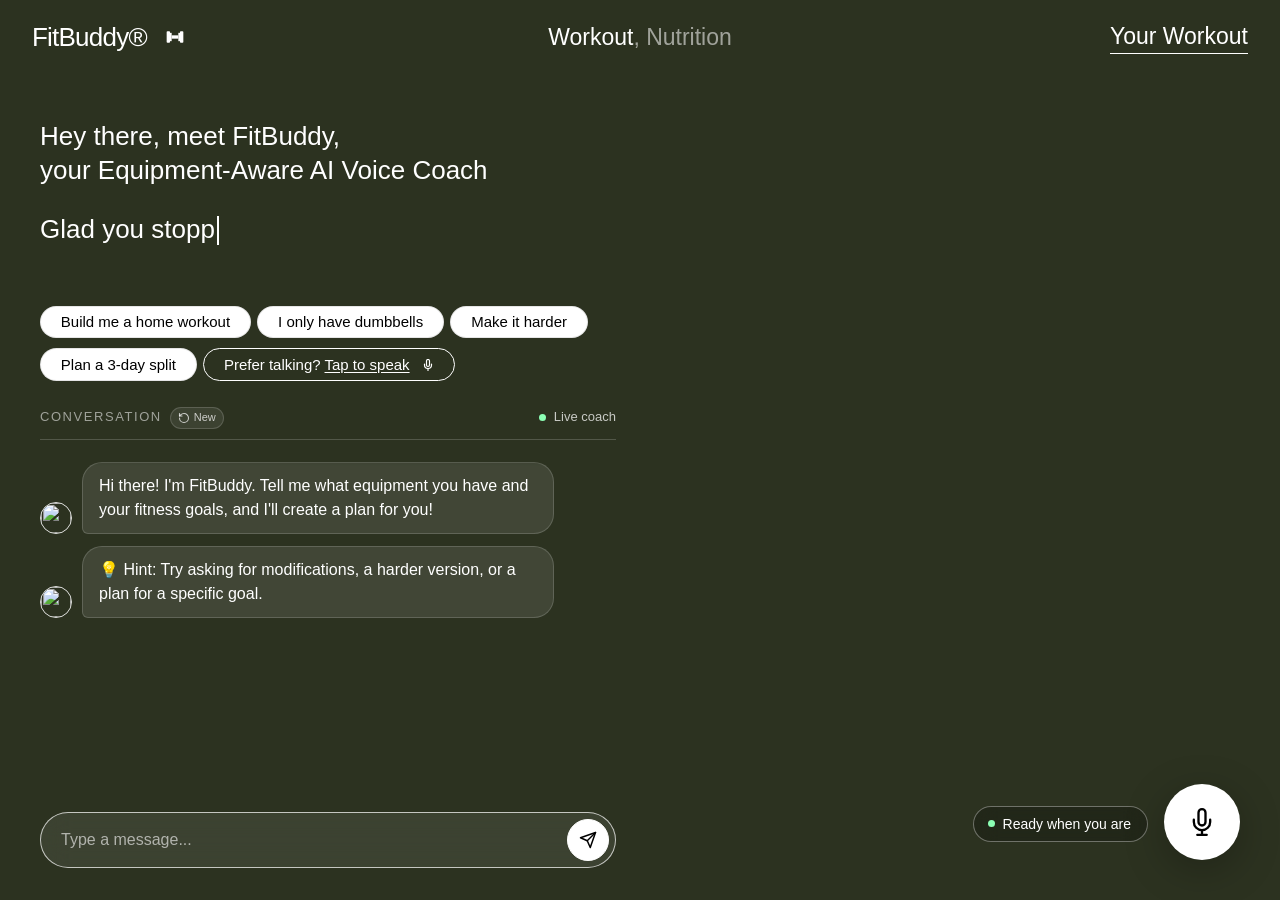
==== commit 3faea503: "implement frontend and backend structure for AI voice agent gym and meal buddy app" ====
--- a/frontend/app.html
+++ b/frontend/app.html
@@ -17,7 +17,7 @@
         href="https://db.onlinewebfonts.com/c/5ac3fe7c6abd2f62067f266d89671492?family=HelveticaNowDisplay-Medium">
     <link rel="stylesheet"
         href="https://db.onlinewebfonts.com/c/1aa3377e489837a26d019bba501e779d?family=HelveticaNowDisplayW01-Rg">
-    <link rel="stylesheet" href="style.css?v=39">
+    <link rel="stylesheet" href="style.css?v=40">
 </head>
 
 <body>
@@ -259,7 +259,7 @@
     </main>
 
     <script type="module" src="avatar.js?v=23"></script>
-    <script src="app.js?v=16"></script>
+    <script src="app.js?v=17"></script>
     <script src="ui.js?v=4"></script>
 </body>
 
--- a/frontend/style.css
+++ b/frontend/style.css
@@ -174,10 +174,17 @@
     color: #fff;
     display: inline-flex;
     align-items: center;
-    transition: opacity 0.2s ease;
+    transition: opacity 0.25s ease, visibility 0.25s ease;
 }
 
 .nav-cta:hover { opacity: 0.6; }
+
+body.plan-open #desktop-btn-open-plan,
+body:has(.plan-card.open) #desktop-btn-open-plan {
+    opacity: 0 !important;
+    pointer-events: none !important;
+    visibility: hidden !important;
+}
 
 .floatie-icon-container { display: none !important; }
 
@@ -1171,7 +1178,7 @@
     bottom: 0;
     width: 540px;
     max-width: 100vw;
-    z-index: 101;
+    z-index: 110;
     padding: 32px 32px 24px;
     background: rgba(14, 6, 8, 0.82);
     backdrop-filter: blur(28px) saturate(1.2);
@@ -1276,7 +1283,7 @@
 .sheet-backdrop {
     position: fixed;
     inset: 0;
-    z-index: 100;
+    z-index: 105;
     background: rgba(0, 0, 0, 0.45);
     opacity: 0;
     pointer-events: none;
@@ -1292,7 +1299,7 @@
     position: absolute;
     top: 26px;
     right: 26px;
-    z-index: 102;
+    z-index: 112;
     width: 38px;
     height: 38px;
     border-radius: 50%;
@@ -1546,7 +1553,7 @@
         max-width: none;
         height: 86vh;
         height: 86dvh;
-        z-index: 101;
+        z-index: 110;
         margin: 0;
         padding: 64px 20px calc(20px + env(safe-area-inset-bottom, 0px));
         border-radius: 28px 28px 0 0;
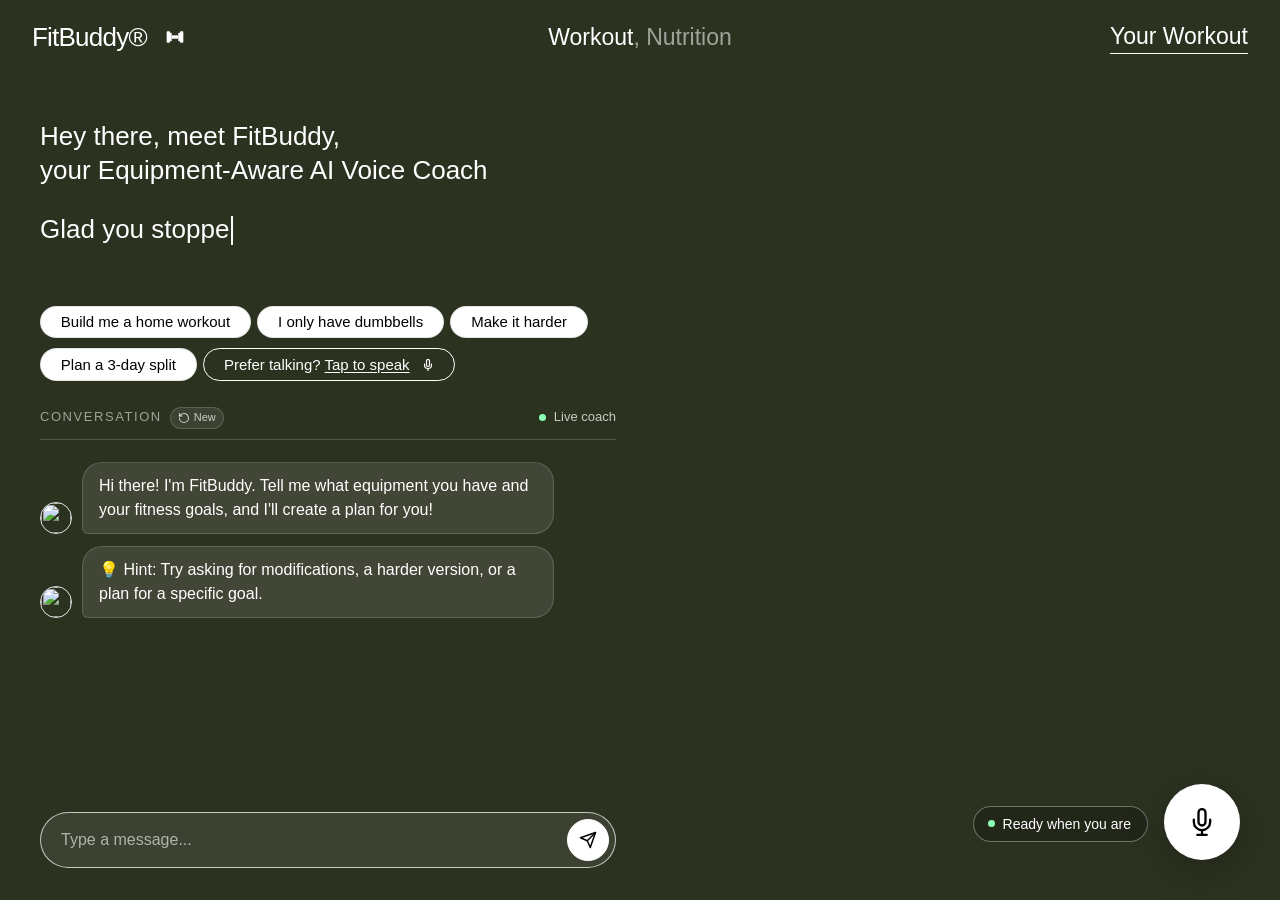
==== commit 17093b78: "FIX VOICE" ====
--- a/frontend/app.html
+++ b/frontend/app.html
@@ -259,7 +259,7 @@
     </main>
 
     <script type="module" src="avatar.js?v=23"></script>
-    <script src="app.js?v=17"></script>
+    <script src="app.js?v=18"></script>
     <script src="ui.js?v=4"></script>
 </body>
 
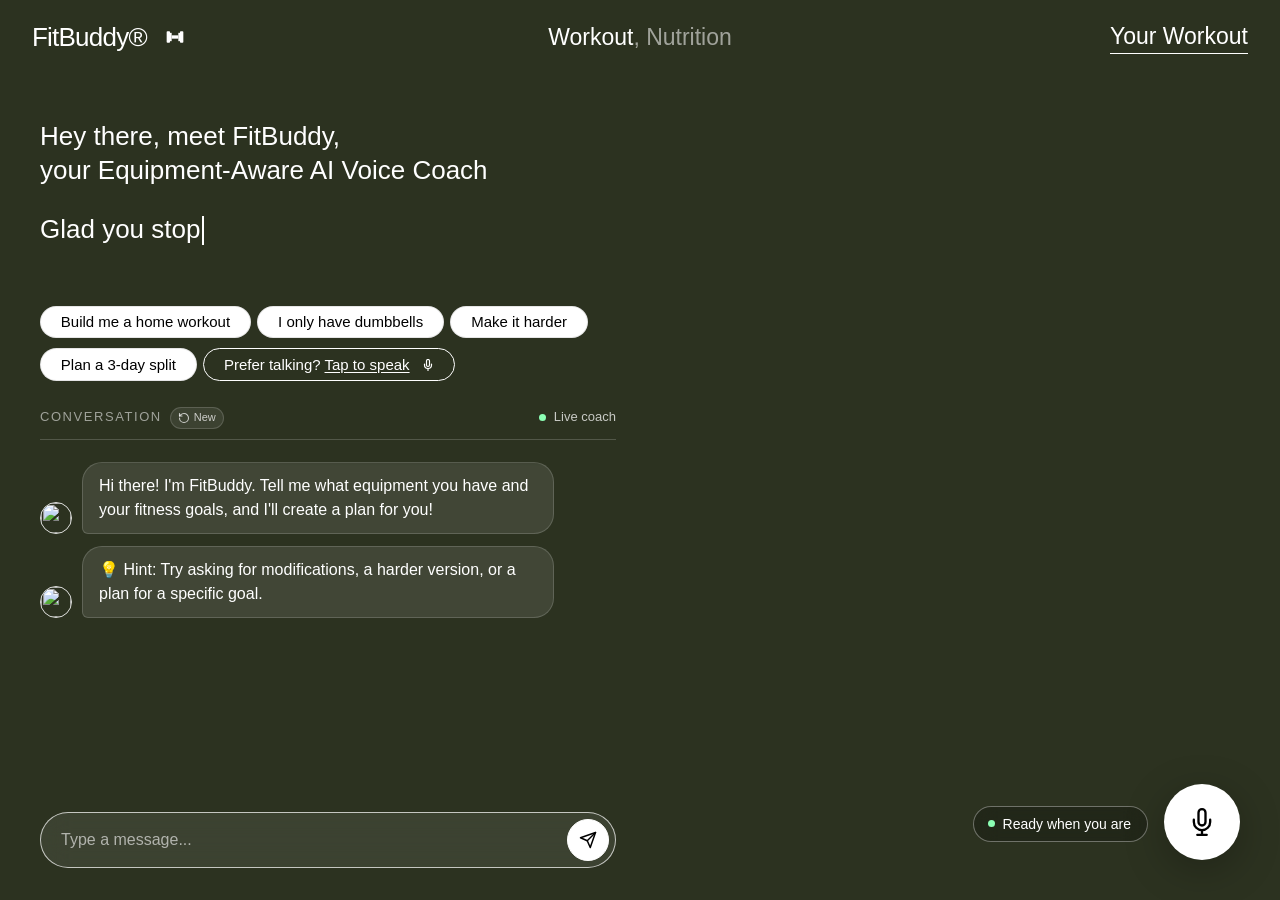
==== commit 9c5baf11: "fix issues" ====
--- a/frontend/app.html
+++ b/frontend/app.html
@@ -259,7 +259,7 @@
     </main>
 
     <script type="module" src="avatar.js?v=23"></script>
-    <script src="app.js?v=18"></script>
+    <script src="app.js?v=17"></script>
     <script src="ui.js?v=4"></script>
 </body>
 
